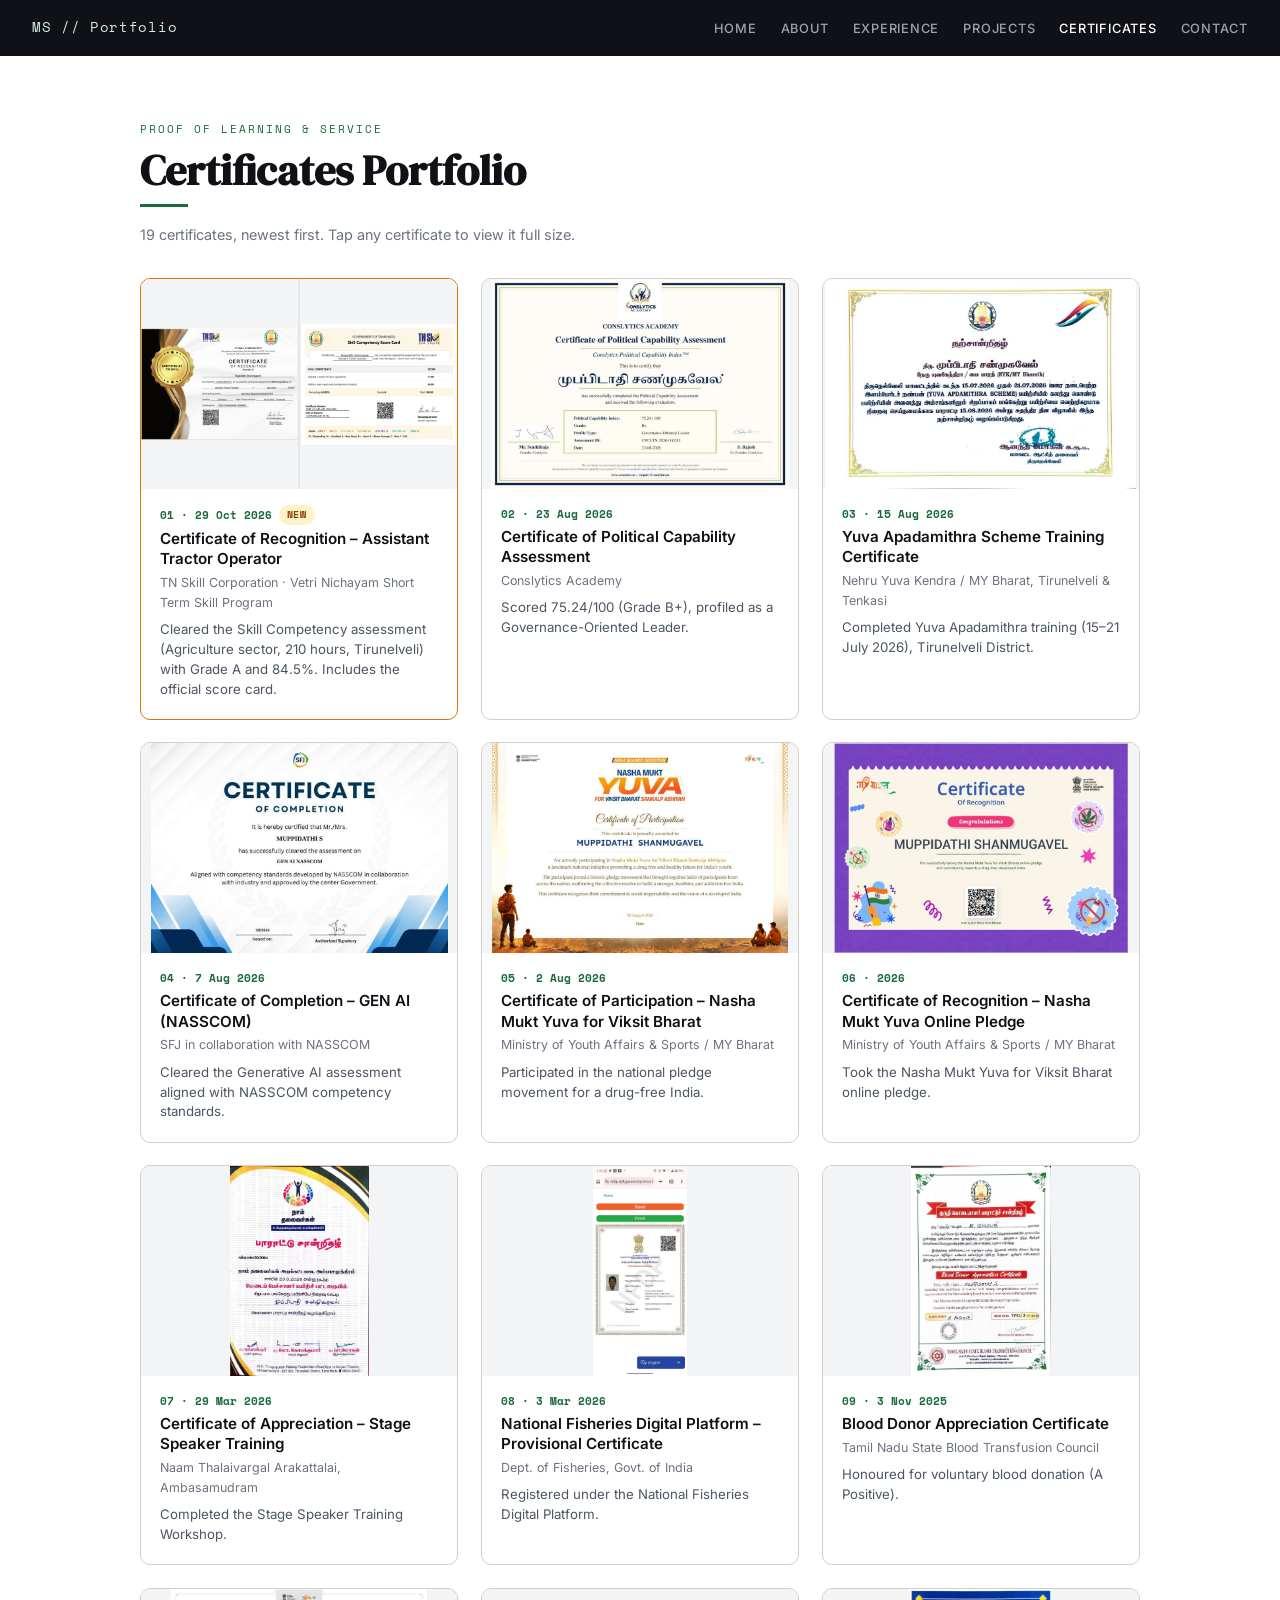
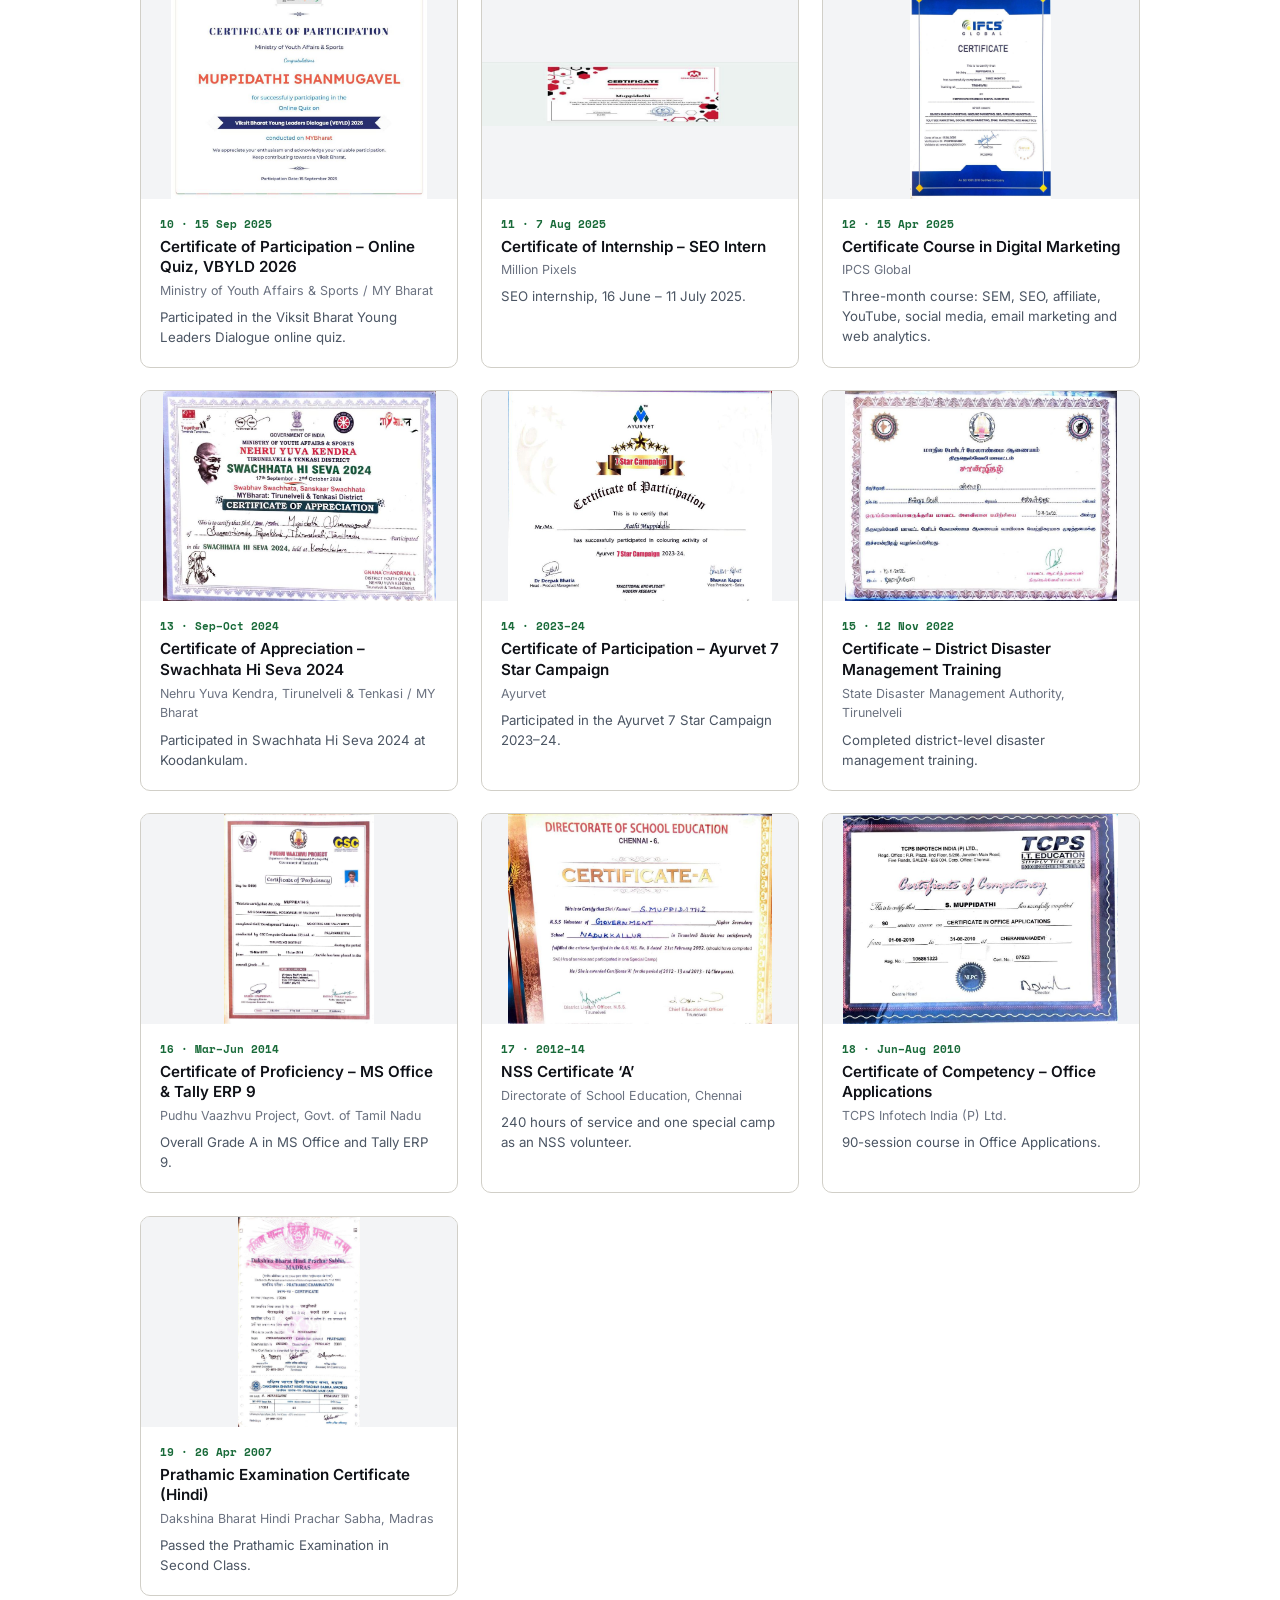
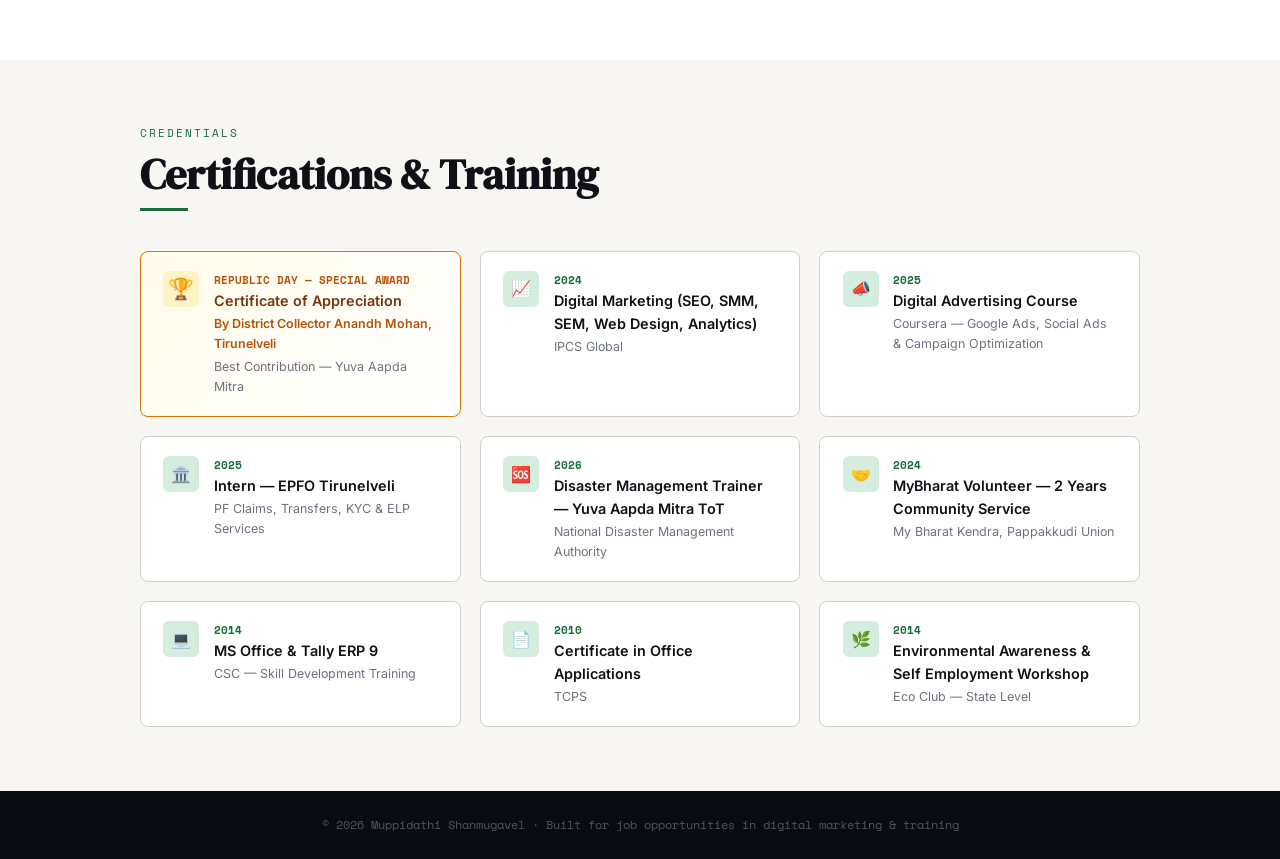
==== certificates.html @ 8a9b9234 "Multi-page portfolio with certificate images" ====
<!DOCTYPE html>
<html lang="en">
<head>
<meta charset="UTF-8"/>
<meta name="viewport" content="width=device-width, initial-scale=1.0"/>
<title>Certificates | Muppidathi Shanmugavel</title>
<link href="https://fonts.googleapis.com/css2?family=DM+Serif+Display:ital@0;1&family=Inter:wght@300;400;500;600&family=Space+Mono:wght@400;700&display=swap" rel="stylesheet"/>
<link rel="stylesheet" href="styles.css"/>
</head>
<body>
<nav><a href="index.html" class="nav-logo" style="text-decoration:none">MS // Portfolio</a><ul class="nav-links"><li><a href="index.html">Home</a></li><li><a href="index.html#about">About</a></li><li><a href="experience.html">Experience</a></li><li><a href="projects.html">Projects</a></li><li><a href="certificates.html" class="active">Certificates</a></li><li><a href="index.html#contact">Contact</a></li></ul></nav>
<main>
<section id="certificates" style="background:var(--white)"><div class="container">
<p class="section-eyebrow">Proof of Learning &amp; Service</p><h2 class="section-title">Certificates Portfolio</h2><div class="section-rule"></div>
<p class="cp-intro">19 certificates, newest first. Tap any certificate to view it full size.</p>
<div class="cg-grid">
<article class="cg-card new"><div class="cg-imgs"><button class="cg-thumb" data-full="certs/cert-01-a.jpg"><img loading="lazy" src="certs/cert-01-a.jpg" alt="Certificate of Recognition – Assistant Tractor Operator"></button><button class="cg-thumb" data-full="certs/cert-01-b.jpg"><img loading="lazy" src="certs/cert-01-b.jpg" alt="Certificate of Recognition – Assistant Tractor Operator"></button></div><div class="cg-body"><div class="cg-num">01 · 29 Oct 2026<span class="cg-badge">NEW</span></div><div class="cg-title">Certificate of Recognition – Assistant Tractor Operator</div><div class="cg-issuer">TN Skill Corporation · Vetri Nichayam Short Term Skill Program</div><div class="cg-desc">Cleared the Skill Competency assessment (Agriculture sector, 210 hours, Tirunelveli) with Grade A and 84.5%. Includes the official score card.</div></div></article>
<article class="cg-card"><div class="cg-imgs"><button class="cg-thumb" data-full="certs/cert-02.jpg"><img loading="lazy" src="certs/cert-02.jpg" alt="Certificate of Political Capability Assessment"></button></div><div class="cg-body"><div class="cg-num">02 · 23 Aug 2026</div><div class="cg-title">Certificate of Political Capability Assessment</div><div class="cg-issuer">Conslytics Academy</div><div class="cg-desc">Scored 75.24/100 (Grade B+), profiled as a Governance-Oriented Leader.</div></div></article>
<article class="cg-card"><div class="cg-imgs"><button class="cg-thumb" data-full="certs/cert-03.jpg"><img loading="lazy" src="certs/cert-03.jpg" alt="Yuva Apadamithra Scheme Training Certificate"></button></div><div class="cg-body"><div class="cg-num">03 · 15 Aug 2026</div><div class="cg-title">Yuva Apadamithra Scheme Training Certificate</div><div class="cg-issuer">Nehru Yuva Kendra / MY Bharat, Tirunelveli & Tenkasi</div><div class="cg-desc">Completed Yuva Apadamithra training (15–21 July 2026), Tirunelveli District.</div></div></article>
<article class="cg-card"><div class="cg-imgs"><button class="cg-thumb" data-full="certs/cert-04.jpg"><img loading="lazy" src="certs/cert-04.jpg" alt="Certificate of Completion – GEN AI (NASSCOM)"></button></div><div class="cg-body"><div class="cg-num">04 · 7 Aug 2026</div><div class="cg-title">Certificate of Completion – GEN AI (NASSCOM)</div><div class="cg-issuer">SFJ in collaboration with NASSCOM</div><div class="cg-desc">Cleared the Generative AI assessment aligned with NASSCOM competency standards.</div></div></article>
<article class="cg-card"><div class="cg-imgs"><button class="cg-thumb" data-full="certs/cert-05.jpg"><img loading="lazy" src="certs/cert-05.jpg" alt="Certificate of Participation – Nasha Mukt Yuva for Viksit Bharat"></button></div><div class="cg-body"><div class="cg-num">05 · 2 Aug 2026</div><div class="cg-title">Certificate of Participation – Nasha Mukt Yuva for Viksit Bharat</div><div class="cg-issuer">Ministry of Youth Affairs & Sports / MY Bharat</div><div class="cg-desc">Participated in the national pledge movement for a drug-free India.</div></div></article>
<article class="cg-card"><div class="cg-imgs"><button class="cg-thumb" data-full="certs/cert-06.jpg"><img loading="lazy" src="certs/cert-06.jpg" alt="Certificate of Recognition – Nasha Mukt Yuva Online Pledge"></button></div><div class="cg-body"><div class="cg-num">06 · 2026</div><div class="cg-title">Certificate of Recognition – Nasha Mukt Yuva Online Pledge</div><div class="cg-issuer">Ministry of Youth Affairs & Sports / MY Bharat</div><div class="cg-desc">Took the Nasha Mukt Yuva for Viksit Bharat online pledge.</div></div></article>
<article class="cg-card"><div class="cg-imgs"><button class="cg-thumb" data-full="certs/cert-07.jpg"><img loading="lazy" src="certs/cert-07.jpg" alt="Certificate of Appreciation – Stage Speaker Training"></button></div><div class="cg-body"><div class="cg-num">07 · 29 Mar 2026</div><div class="cg-title">Certificate of Appreciation – Stage Speaker Training</div><div class="cg-issuer">Naam Thalaivargal Arakattalai, Ambasamudram</div><div class="cg-desc">Completed the Stage Speaker Training Workshop.</div></div></article>
<article class="cg-card"><div class="cg-imgs"><button class="cg-thumb" data-full="certs/cert-08.jpg"><img loading="lazy" src="certs/cert-08.jpg" alt="National Fisheries Digital Platform – Provisional Certificate"></button></div><div class="cg-body"><div class="cg-num">08 · 3 Mar 2026</div><div class="cg-title">National Fisheries Digital Platform – Provisional Certificate</div><div class="cg-issuer">Dept. of Fisheries, Govt. of India</div><div class="cg-desc">Registered under the National Fisheries Digital Platform.</div></div></article>
<article class="cg-card"><div class="cg-imgs"><button class="cg-thumb" data-full="certs/cert-09.jpg"><img loading="lazy" src="certs/cert-09.jpg" alt="Blood Donor Appreciation Certificate"></button></div><div class="cg-body"><div class="cg-num">09 · 3 Nov 2025</div><div class="cg-title">Blood Donor Appreciation Certificate</div><div class="cg-issuer">Tamil Nadu State Blood Transfusion Council</div><div class="cg-desc">Honoured for voluntary blood donation (A Positive).</div></div></article>
<article class="cg-card"><div class="cg-imgs"><button class="cg-thumb" data-full="certs/cert-10.jpg"><img loading="lazy" src="certs/cert-10.jpg" alt="Certificate of Participation – Online Quiz, VBYLD 2026"></button></div><div class="cg-body"><div class="cg-num">10 · 15 Sep 2025</div><div class="cg-title">Certificate of Participation – Online Quiz, VBYLD 2026</div><div class="cg-issuer">Ministry of Youth Affairs & Sports / MY Bharat</div><div class="cg-desc">Participated in the Viksit Bharat Young Leaders Dialogue online quiz.</div></div></article>
<article class="cg-card"><div class="cg-imgs"><button class="cg-thumb" data-full="certs/cert-11.jpg"><img loading="lazy" src="certs/cert-11.jpg" alt="Certificate of Internship – SEO Intern"></button></div><div class="cg-body"><div class="cg-num">11 · 7 Aug 2025</div><div class="cg-title">Certificate of Internship – SEO Intern</div><div class="cg-issuer">Million Pixels</div><div class="cg-desc">SEO internship, 16 June – 11 July 2025.</div></div></article>
<article class="cg-card"><div class="cg-imgs"><button class="cg-thumb" data-full="certs/cert-12.jpg"><img loading="lazy" src="certs/cert-12.jpg" alt="Certificate Course in Digital Marketing"></button></div><div class="cg-body"><div class="cg-num">12 · 15 Apr 2025</div><div class="cg-title">Certificate Course in Digital Marketing</div><div class="cg-issuer">IPCS Global</div><div class="cg-desc">Three-month course: SEM, SEO, affiliate, YouTube, social media, email marketing and web analytics.</div></div></article>
<article class="cg-card"><div class="cg-imgs"><button class="cg-thumb" data-full="certs/cert-13.jpg"><img loading="lazy" src="certs/cert-13.jpg" alt="Certificate of Appreciation – Swachhata Hi Seva 2024"></button></div><div class="cg-body"><div class="cg-num">13 · Sep–Oct 2024</div><div class="cg-title">Certificate of Appreciation – Swachhata Hi Seva 2024</div><div class="cg-issuer">Nehru Yuva Kendra, Tirunelveli & Tenkasi / MY Bharat</div><div class="cg-desc">Participated in Swachhata Hi Seva 2024 at Koodankulam.</div></div></article>
<article class="cg-card"><div class="cg-imgs"><button class="cg-thumb" data-full="certs/cert-14.jpg"><img loading="lazy" src="certs/cert-14.jpg" alt="Certificate of Participation – Ayurvet 7 Star Campaign"></button></div><div class="cg-body"><div class="cg-num">14 · 2023–24</div><div class="cg-title">Certificate of Participation – Ayurvet 7 Star Campaign</div><div class="cg-issuer">Ayurvet</div><div class="cg-desc">Participated in the Ayurvet 7 Star Campaign 2023–24.</div></div></article>
<article class="cg-card"><div class="cg-imgs"><button class="cg-thumb" data-full="certs/cert-15.jpg"><img loading="lazy" src="certs/cert-15.jpg" alt="Certificate – District Disaster Management Training"></button></div><div class="cg-body"><div class="cg-num">15 · 12 Nov 2022</div><div class="cg-title">Certificate – District Disaster Management Training</div><div class="cg-issuer">State Disaster Management Authority, Tirunelveli</div><div class="cg-desc">Completed district-level disaster management training.</div></div></article>
<article class="cg-card"><div class="cg-imgs"><button class="cg-thumb" data-full="certs/cert-16.jpg"><img loading="lazy" src="certs/cert-16.jpg" alt="Certificate of Proficiency – MS Office &amp; Tally ERP 9"></button></div><div class="cg-body"><div class="cg-num">16 · Mar–Jun 2014</div><div class="cg-title">Certificate of Proficiency – MS Office & Tally ERP 9</div><div class="cg-issuer">Pudhu Vaazhvu Project, Govt. of Tamil Nadu</div><div class="cg-desc">Overall Grade A in MS Office and Tally ERP 9.</div></div></article>
<article class="cg-card"><div class="cg-imgs"><button class="cg-thumb" data-full="certs/cert-17.jpg"><img loading="lazy" src="certs/cert-17.jpg" alt="NSS Certificate ‘A’"></button></div><div class="cg-body"><div class="cg-num">17 · 2012–14</div><div class="cg-title">NSS Certificate ‘A’</div><div class="cg-issuer">Directorate of School Education, Chennai</div><div class="cg-desc">240 hours of service and one special camp as an NSS volunteer.</div></div></article>
<article class="cg-card"><div class="cg-imgs"><button class="cg-thumb" data-full="certs/cert-18.jpg"><img loading="lazy" src="certs/cert-18.jpg" alt="Certificate of Competency – Office Applications"></button></div><div class="cg-body"><div class="cg-num">18 · Jun–Aug 2010</div><div class="cg-title">Certificate of Competency – Office Applications</div><div class="cg-issuer">TCPS Infotech India (P) Ltd.</div><div class="cg-desc">90-session course in Office Applications.</div></div></article>
<article class="cg-card"><div class="cg-imgs"><button class="cg-thumb" data-full="certs/cert-19.jpg"><img loading="lazy" src="certs/cert-19.jpg" alt="Prathamic Examination Certificate (Hindi)"></button></div><div class="cg-body"><div class="cg-num">19 · 26 Apr 2007</div><div class="cg-title">Prathamic Examination Certificate (Hindi)</div><div class="cg-issuer">Dakshina Bharat Hindi Prachar Sabha, Madras</div><div class="cg-desc">Passed the Prathamic Examination in Second Class.</div></div></article>
</div></div></section>
<section id="certifications">
  <div class="container">
    <p class="section-eyebrow">Credentials</p>
    <h2 class="section-title">Certifications & Training</h2>
    <div class="section-rule"></div>
    <div class="cert-grid">
      <div class="cert-card" style="border-color:#d97706; background: linear-gradient(135deg,#fffbeb,#fff);">
        <div class="cert-badge" style="background:#fef3c7; font-size:1.3rem;">🏆</div>
        <div class="cert-body">
          <div class="cert-year" style="color:#b45309;">REPUBLIC DAY — SPECIAL AWARD</div>
          <div class="cert-name" style="color:#78350f;">Certificate of Appreciation</div>
          <div class="cert-issuer" style="font-weight:600; color:#b45309;">By District Collector Anandh Mohan, Tirunelveli</div>
          <div class="cert-issuer" style="margin-top:0.2rem;">Best Contribution — Yuva Aapda Mitra</div>
        </div>
      </div>
      <div class="cert-card">
        <div class="cert-badge">📈</div>
        <div class="cert-body">
          <div class="cert-year">2024</div>
          <div class="cert-name">Digital Marketing (SEO, SMM, SEM, Web Design, Analytics)</div>
          <div class="cert-issuer">IPCS Global</div>
        </div>
      </div>
      <div class="cert-card">
        <div class="cert-badge">📣</div>
        <div class="cert-body">
          <div class="cert-year">2025</div>
          <div class="cert-name">Digital Advertising Course</div>
          <div class="cert-issuer">Coursera — Google Ads, Social Ads & Campaign Optimization</div>
        </div>
      </div>
      <div class="cert-card">
        <div class="cert-badge">🏛️</div>
        <div class="cert-body">
          <div class="cert-year">2025</div>
          <div class="cert-name">Intern — EPFO Tirunelveli</div>
          <div class="cert-issuer">PF Claims, Transfers, KYC & ELP Services</div>
        </div>
      </div>
      <div class="cert-card">
        <div class="cert-badge">🆘</div>
        <div class="cert-body">
          <div class="cert-year">2026</div>
          <div class="cert-name">Disaster Management Trainer — Yuva Aapda Mitra ToT</div>
          <div class="cert-issuer">National Disaster Management Authority</div>
        </div>
      </div>
      <div class="cert-card">
        <div class="cert-badge">🤝</div>
        <div class="cert-body">
          <div class="cert-year">2024</div>
          <div class="cert-name">MyBharat Volunteer — 2 Years Community Service</div>
          <div class="cert-issuer">My Bharat Kendra, Pappakkudi Union</div>
        </div>
      </div>
      <div class="cert-card">
        <div class="cert-badge">💻</div>
        <div class="cert-body">
          <div class="cert-year">2014</div>
          <div class="cert-name">MS Office & Tally ERP 9</div>
          <div class="cert-issuer">CSC — Skill Development Training</div>
        </div>
      </div>
      <div class="cert-card">
        <div class="cert-badge">📄</div>
        <div class="cert-body">
          <div class="cert-year">2010</div>
          <div class="cert-name">Certificate in Office Applications</div>
          <div class="cert-issuer">TCPS</div>
        </div>
      </div>
      <div class="cert-card">
        <div class="cert-badge">🌿</div>
        <div class="cert-body">
          <div class="cert-year">2014</div>
          <div class="cert-name">Environmental Awareness & Self Employment Workshop</div>
          <div class="cert-issuer">Eco Club — State Level</div>
        </div>
      </div>
    </div>
  </div>
</section>
<div id="lb"><img alt="Certificate"></div>
</main>
<footer>
  © 2026 Muppidathi Shanmugavel · Built for job opportunities in digital marketing & training
</footer>
<script>
(function(){var lb=document.getElementById('lb'),im=lb.querySelector('img');
document.addEventListener('click',function(e){var t=e.target.closest('[data-full]');
if(t){im.src=t.getAttribute('data-full');lb.classList.add('open');}else if(lb.classList.contains('open')){lb.classList.remove('open');}});
document.addEventListener('keydown',function(e){if(e.key==='Escape')lb.classList.remove('open');});})();
</script>
</body>
</html>
---- styles.css ----
*, *::before, *::after { box-sizing: border-box; margin: 0; padding: 0; }

  :root {
    --ink: #0f1117;
    --paper: #f7f6f2;
    --accent: #1a6b3a;
    --accent-light: #d4eddf;
    --muted: #6b7280;
    --rule: #d1cfc8;
    --white: #ffffff;
  }

  html { scroll-behavior: smooth; }

  body {
    font-family: 'Inter', sans-serif;
    background: var(--paper);
    color: var(--ink);
    font-size: 16px;
    line-height: 1.6;
  }


  .hero-photo {
    width: 110px; height: 110px;
    border-radius: 50%;
    object-fit: cover;
    border: 3px solid #6ee7a0;
    margin-bottom: 1.2rem;
    display: block;
  }
  /* NAV */
  nav {
    position: fixed; top: 0; left: 0; right: 0;
    background: var(--ink);
    display: flex; justify-content: space-between; align-items: center;
    padding: 0 2rem; height: 56px; z-index: 100;
  }
  .nav-logo {
    font-family: 'Space Mono', monospace;
    color: var(--accent-light);
    font-size: 0.85rem;
    letter-spacing: 0.05em;
  }
  .nav-links { display: flex; gap: 1.5rem; list-style: none; }
  .nav-links a {
    color: #9ca3af;
    text-decoration: none;
    font-size: 0.8rem;
    font-weight: 500;
    letter-spacing: 0.06em;
    text-transform: uppercase;
    transition: color 0.2s;
  }
  .nav-links a:hover { color: #fff; }

  /* HERO */
  .hero {
    margin-top: 56px;
    background: var(--ink);
    color: var(--white);
    padding: 5rem 2rem 4rem;
    display: grid;
    grid-template-columns: 1fr 1fr;
    gap: 3rem;
    align-items: center;
    max-width: 1100px;
    margin-left: auto; margin-right: auto;
    margin-top: 56px;
  }
  .hero-label {
    font-family: 'Space Mono', monospace;
    font-size: 0.72rem;
    letter-spacing: 0.15em;
    text-transform: uppercase;
    color: #6ee7a0;
    margin-bottom: 1rem;
  }
  .hero h1 {
    font-family: 'DM Serif Display', serif;
    font-size: clamp(2.4rem, 5vw, 3.8rem);
    line-height: 1.1;
    margin-bottom: 1.2rem;
  }
  .hero h1 em {
    font-style: italic;
    color: #6ee7a0;
  }
  .hero-sub {
    color: #9ca3af;
    font-size: 1rem;
    line-height: 1.7;
    max-width: 420px;
    margin-bottom: 2rem;
  }
  .hero-cta {
    display: inline-flex; gap: 1rem; flex-wrap: wrap;
  }
  .btn {
    padding: 0.65rem 1.4rem;
    border-radius: 4px;
    font-size: 0.85rem;
    font-weight: 600;
    cursor: pointer;
    text-decoration: none;
    transition: all 0.2s;
    letter-spacing: 0.03em;
  }
  .btn-primary {
    background: var(--accent);
    color: #fff;
    border: 2px solid var(--accent);
  }
  .btn-primary:hover { background: #145c30; border-color: #145c30; }
  .btn-outline {
    background: transparent;
    color: #fff;
    border: 2px solid #4b5563;
  }
  .btn-outline:hover { border-color: #fff; }

  /* HERO STATS */
  .hero-stats {
    display: grid; grid-template-columns: 1fr 1fr; gap: 1.5rem;
  }
  .stat-card {
    background: #1a1f2e;
    border: 1px solid #2d3748;
    border-radius: 8px;
    padding: 1.4rem;
  }
  .stat-card .num {
    font-family: 'DM Serif Display', serif;
    font-size: 2.4rem;
    color: #6ee7a0;
    line-height: 1;
    margin-bottom: 0.3rem;
  }
  .stat-card .desc {
    font-size: 0.8rem;
    color: #9ca3af;
    line-height: 1.4;
  }

  /* FULL-WIDTH HERO BG */
  .hero-wrap {
    background: var(--ink);
    padding: 0 1rem;
  }

  /* SECTIONS */
  section { padding: 4rem 1rem; }
  .container { max-width: 1000px; margin: 0 auto; }

  .section-eyebrow {
    font-family: 'Space Mono', monospace;
    font-size: 0.7rem;
    letter-spacing: 0.18em;
    text-transform: uppercase;
    color: var(--accent);
    margin-bottom: 0.5rem;
  }
  .section-title {
    font-family: 'DM Serif Display', serif;
    font-size: clamp(1.8rem, 4vw, 2.6rem);
    line-height: 1.2;
    margin-bottom: 0.5rem;
  }
  .section-rule {
    width: 48px; height: 3px;
    background: var(--accent);
    margin-bottom: 2.5rem;
  }

  /* ABOUT */
  #about { background: var(--white); }
  .about-grid {
    display: grid; grid-template-columns: 2fr 1fr; gap: 3rem; align-items: start;
  }
  .about-text p { color: #374151; line-height: 1.75; margin-bottom: 1rem; }
  .about-tags { display: flex; flex-wrap: wrap; gap: 0.5rem; margin-top: 1.2rem; }
  .tag {
    background: var(--accent-light);
    color: var(--accent);
    font-size: 0.75rem;
    font-weight: 600;
    padding: 0.3rem 0.75rem;
    border-radius: 20px;
    letter-spacing: 0.03em;
  }
  .about-info { border-left: 3px solid var(--accent-light); padding-left: 1.2rem; }
  .info-item { margin-bottom: 1.2rem; }
  .info-label {
    font-size: 0.7rem;
    font-weight: 600;
    text-transform: uppercase;
    letter-spacing: 0.1em;
    color: var(--muted);
    margin-bottom: 0.2rem;
    font-family: 'Space Mono', monospace;
  }
  .info-value { font-size: 0.9rem; color: var(--ink); font-weight: 500; }

  /* EXPERIENCE */
  #experience { background: var(--paper); }
  .timeline { position: relative; }
  .timeline::before {
    content: '';
    position: absolute; left: 0; top: 0; bottom: 0;
    width: 2px; background: var(--rule);
  }
  .tl-item {
    position: relative;
    padding-left: 2rem;
    margin-bottom: 2.5rem;
  }
  .tl-item::before {
    content: '';
    position: absolute; left: -5px; top: 6px;
    width: 12px; height: 12px;
    border-radius: 50%;
    background: var(--accent);
    border: 2px solid var(--paper);
  }
  .tl-header { display: flex; justify-content: space-between; align-items: flex-start; flex-wrap: wrap; gap: 0.3rem; margin-bottom: 0.3rem; }
  .tl-role { font-weight: 600; font-size: 1rem; color: var(--ink); }
  .tl-period {
    font-family: 'Space Mono', monospace;
    font-size: 0.7rem;
    color: var(--muted);
    background: var(--accent-light);
    padding: 0.15rem 0.6rem;
    border-radius: 3px;
    white-space: nowrap;
  }
  .tl-company { font-size: 0.85rem; color: var(--accent); font-weight: 500; margin-bottom: 0.5rem; }
  .tl-desc { font-size: 0.9rem; color: #4b5563; line-height: 1.6; }

  /* SKILLS */
  #skills { background: var(--white); }
  .skills-grid { display: grid; grid-template-columns: repeat(auto-fit, minmax(220px, 1fr)); gap: 1.5rem; }
  .skill-card {
    background: var(--paper);
    border: 1px solid var(--rule);
    border-radius: 8px;
    padding: 1.4rem;
    transition: border-color 0.2s, box-shadow 0.2s;
  }
  .skill-card:hover { border-color: var(--accent); box-shadow: 0 2px 16px rgba(26,107,58,0.08); }
  .skill-icon { font-size: 1.5rem; margin-bottom: 0.6rem; }
  .skill-name { font-weight: 600; font-size: 0.95rem; margin-bottom: 0.3rem; }
  .skill-desc { font-size: 0.8rem; color: var(--muted); line-height: 1.5; }

  /* CERTIFICATIONS */
  #certifications { background: var(--paper); }
  .cert-grid { display: grid; grid-template-columns: repeat(auto-fit, minmax(260px, 1fr)); gap: 1.2rem; }
  .cert-card {
    background: var(--white);
    border: 1px solid var(--rule);
    border-radius: 8px;
    padding: 1.2rem 1.4rem;
    display: flex; align-items: flex-start; gap: 0.9rem;
  }
  .cert-badge {
    width: 36px; height: 36px; border-radius: 6px;
    background: var(--accent-light);
    display: flex; align-items: center; justify-content: center;
    font-size: 1rem; flex-shrink: 0;
  }
  .cert-body { }
  .cert-name { font-weight: 600; font-size: 0.9rem; margin-bottom: 0.1rem; }
  .cert-issuer { font-size: 0.78rem; color: var(--muted); }
  .cert-year {
    font-family: 'Space Mono', monospace;
    font-size: 0.7rem;
    color: var(--accent);
    font-weight: 700;
  }

  /* LANGUAGES */
  #languages { background: var(--white); }
  .lang-row { display: flex; flex-wrap: wrap; gap: 1.2rem; }
  .lang-card {
    border: 1.5px solid var(--rule);
    border-radius: 8px;
    padding: 0.9rem 1.4rem;
    min-width: 140px;
  }
  .lang-name { font-weight: 600; font-size: 1rem; margin-bottom: 0.3rem; }
  .lang-level { font-size: 0.78rem; color: var(--muted); }
  .dots { display: flex; gap: 4px; margin-top: 0.4rem; }
  .dot {
    width: 8px; height: 8px; border-radius: 50%;
    background: var(--rule);
  }
  .dot.filled { background: var(--accent); }

  /* CONTACT */
  #contact { background: var(--ink); color: var(--white); }
  #contact .section-eyebrow { color: #6ee7a0; }
  #contact .section-title { color: var(--white); }
  #contact .section-rule { background: #6ee7a0; }
  .contact-grid { display: grid; grid-template-columns: 1fr 1fr; gap: 3rem; align-items: center; }
  .contact-text { color: #9ca3af; font-size: 1rem; line-height: 1.7; }
  .contact-links { display: flex; flex-direction: column; gap: 1rem; }
  .contact-link {
    display: flex; align-items: center; gap: 0.8rem;
    color: #d1d5db; text-decoration: none;
    font-size: 0.9rem;
    transition: color 0.2s;
  }
  .contact-link:hover { color: #6ee7a0; }
  .contact-link-icon {
    width: 36px; height: 36px;
    background: #1a1f2e;
    border-radius: 6px;
    display: flex; align-items: center; justify-content: center;
    font-size: 1rem;
    flex-shrink: 0;
  }

  /* CONTACT BUTTONS */
  .contact-buttons {
    display: flex; gap: 1rem; flex-wrap: wrap; margin-top: 0.5rem;
  }
  .contact-btn {
    display: inline-flex; align-items: center; gap: 0.5rem;
    padding: 0.75rem 1.5rem;
    border-radius: 6px;
    font-size: 0.9rem;
    font-weight: 700;
    text-decoration: none;
    transition: all 0.2s;
    letter-spacing: 0.02em;
  }
  .contact-btn-call {
    background: var(--accent);
    color: #fff;
    border: 2px solid var(--accent);
  }
  .contact-btn-call:hover { background: #145c30; border-color: #145c30; transform: translateY(-2px); }
  .contact-btn-whatsapp {
    background: #25d366;
    color: #fff;
    border: 2px solid #25d366;
  }
  .contact-btn-whatsapp:hover { background: #1ebe5d; border-color: #1ebe5d; transform: translateY(-2px); }

  /* FOOTER */
  footer {
    background: #080b10;
    text-align: center;
    padding: 1.5rem;
    color: #4b5563;
    font-size: 0.78rem;
    font-family: 'Space Mono', monospace;
  }

  /* AWARD BANNER */
  .award-banner {
    background: linear-gradient(135deg, #78350f 0%, #b45309 50%, #d97706 100%);
    padding: 1.2rem 2rem;
    display: flex;
    align-items: center;
    justify-content: center;
    gap: 1.2rem;
    flex-wrap: wrap;
    text-align: center;
  }
  .award-banner-icon { font-size: 2rem; flex-shrink: 0; }
  .award-banner-text { }
  .award-banner-title {
    font-family: 'DM Serif Display', serif;
    font-size: 1.05rem;
    color: #fef3c7;
    font-weight: 700;
    letter-spacing: 0.02em;
  }
  .award-banner-sub {
    font-size: 0.78rem;
    color: #fde68a;
    margin-top: 0.2rem;
    font-family: 'Space Mono', monospace;
    letter-spacing: 0.05em;
  }


  /* CERTIFICATES PORTFOLIO */
  #certificates { background: var(--white); }
  .cp-intro { color: var(--muted); font-size: 0.9rem; margin: -1.5rem 0 2rem; }
  .cp-grid { display: grid; grid-template-columns: repeat(auto-fit, minmax(300px, 1fr)); gap: 1.2rem; }
  .cp-item { display: flex; gap: 1rem; background: var(--paper); border: 1px solid var(--rule); border-radius: 8px; padding: 1.1rem 1.2rem; transition: border-color 0.2s; }
  .cp-item:hover { border-color: var(--accent); }
  .cp-num { font-family: 'Space Mono', monospace; font-weight: 700; font-size: 1.1rem; color: var(--accent); flex-shrink: 0; }
  .cp-date { font-family: 'Space Mono', monospace; font-size: 0.7rem; color: var(--accent); font-weight: 700; margin-bottom: 0.2rem; }
  .cp-title { font-weight: 600; font-size: 0.92rem; line-height: 1.35; margin-bottom: 0.2rem; }
  .cp-issuer { font-size: 0.78rem; color: var(--muted); margin-bottom: 0.4rem; }
  .cp-desc { font-size: 0.82rem; color: #4b5563; line-height: 1.5; }

  /* PROJECTS */
  #projects { background: var(--ink); }
  #projects .section-eyebrow { color: #6ee7a0; }
  #projects .section-title { color: var(--white); }
  #projects .section-rule { background: #6ee7a0; }
  .projects-grid { display: grid; grid-template-columns: repeat(auto-fit, minmax(280px, 1fr)); gap: 1.5rem; }
  .project-card {
    background: #1a1f2e;
    border: 1px solid #2d3748;
    border-radius: 10px;
    overflow: hidden;
    transition: border-color 0.2s, transform 0.2s;
  }
  .project-card:hover { border-color: #6ee7a0; transform: translateY(-3px); }
  .project-preview {
    width: 100%; height: 160px;
    background: #0f1117;
    display: flex; align-items: center; justify-content: center;
    overflow: hidden; position: relative;
  }
  .project-preview iframe {
    width: 160%; height: 160%;
    transform: scale(0.625);
    transform-origin: top left;
    pointer-events: none;
    border: none;
  }
  .project-body { padding: 1.2rem; }
  .project-name { font-weight: 700; font-size: 1rem; color: #fff; margin-bottom: 0.3rem; }
  .project-desc { font-size: 0.82rem; color: #9ca3af; line-height: 1.5; margin-bottom: 0.9rem; }
  .project-tags { display: flex; flex-wrap: wrap; gap: 0.4rem; margin-bottom: 0.9rem; }
  .project-tag {
    font-size: 0.7rem; font-weight: 600;
    background: #0f1117; color: #6ee7a0;
    padding: 0.2rem 0.6rem; border-radius: 20px;
    border: 1px solid #2d3748;
  }
  .project-link {
    display: inline-flex; align-items: center; gap: 0.4rem;
    font-size: 0.8rem; font-weight: 600;
    color: #6ee7a0; text-decoration: none;
    transition: opacity 0.2s;
  }
  .project-link:hover { opacity: 0.75; }

  @media (max-width: 700px) {
    .hero { grid-template-columns: 1fr; }
    .about-grid { grid-template-columns: 1fr; }
    .contact-grid { grid-template-columns: 1fr; }
    .hero-stats { grid-template-columns: 1fr 1fr; }
    nav { padding: 0 1rem; }
    .nav-links { display: none; }
  }

/* ===== MULTI-PAGE ===== */
main { padding-top: 56px; }
nav a.active { color: #fff !important; }
.explore { background: var(--paper); }
.explore-grid { display:grid; grid-template-columns:repeat(auto-fit,minmax(240px,1fr)); gap:1.2rem; }
.explore-card { display:block; text-decoration:none; color:var(--ink); background:#fff; border:1px solid var(--rule); border-radius:10px; padding:1.4rem; transition:all .2s; }
.explore-card:hover { border-color:var(--accent); transform:translateY(-3px); box-shadow:0 4px 18px rgba(26,107,58,.1); }
.explore-card .ec-num { font-family:'DM Serif Display',serif; font-size:2.2rem; color:var(--accent); line-height:1; }
.explore-card .ec-title { font-weight:600; margin:.3rem 0; }
.explore-card .ec-desc { font-size:.85rem; color:var(--muted); }
.explore-card .ec-go { display:inline-block; margin-top:.8rem; font-size:.8rem; font-weight:600; color:var(--accent); }
.project-cover { display:flex; flex-direction:column; align-items:center; justify-content:center; gap:.5rem; height:160px; text-decoration:none; color:#fff; }
.project-cover .pc-emoji { font-size:3rem; line-height:1; }
.project-cover .pc-domain { font-family:'Space Mono',monospace; font-size:.72rem; opacity:.85; }
.cg-grid { display:grid; grid-template-columns:repeat(auto-fill,minmax(300px,1fr)); gap:1.4rem; }
.cg-card { background:#fff; border:1px solid var(--rule); border-radius:10px; overflow:hidden; display:flex; flex-direction:column; transition:border-color .2s; }
.cg-card:hover { border-color:var(--accent); }
.cg-imgs { display:flex; gap:2px; background:#e5e7eb; }
.cg-thumb { flex:1; border:0; padding:0; background:#f3f4f6; cursor:zoom-in; height:210px; overflow:hidden; }
.cg-thumb img { width:100%; height:100%; object-fit:contain; display:block; }
.cg-body { padding:1rem 1.2rem 1.2rem; }
.cg-num { font-family:'Space Mono',monospace; font-size:.7rem; font-weight:700; color:var(--accent); margin-bottom:.25rem; }
.cg-title { font-weight:600; font-size:.95rem; line-height:1.35; margin-bottom:.2rem; }
.cg-issuer { font-size:.78rem; color:var(--muted); margin-bottom:.45rem; }
.cg-desc { font-size:.83rem; color:#4b5563; line-height:1.5; }
.cg-card.new { border-color:#d97706; }
.cg-badge { display:inline-block; background:#fef3c7; color:#92400e; font-size:.65rem; font-weight:700; letter-spacing:.08em; padding:.1rem .5rem; border-radius:20px; margin-left:.4rem; }
#lb { position:fixed; inset:0; background:rgba(0,0,0,.88); display:none; align-items:center; justify-content:center; z-index:200; padding:1rem; cursor:zoom-out; }
#lb.open { display:flex; }
#lb img { max-width:100%; max-height:100%; border-radius:6px; background:#fff; }
@media (max-width:700px){
  .nav-logo { display:none; }
  .nav-links { display:flex !important; overflow-x:auto; gap:1.1rem; white-space:nowrap; }
  .hero { padding-top:3rem; }
}
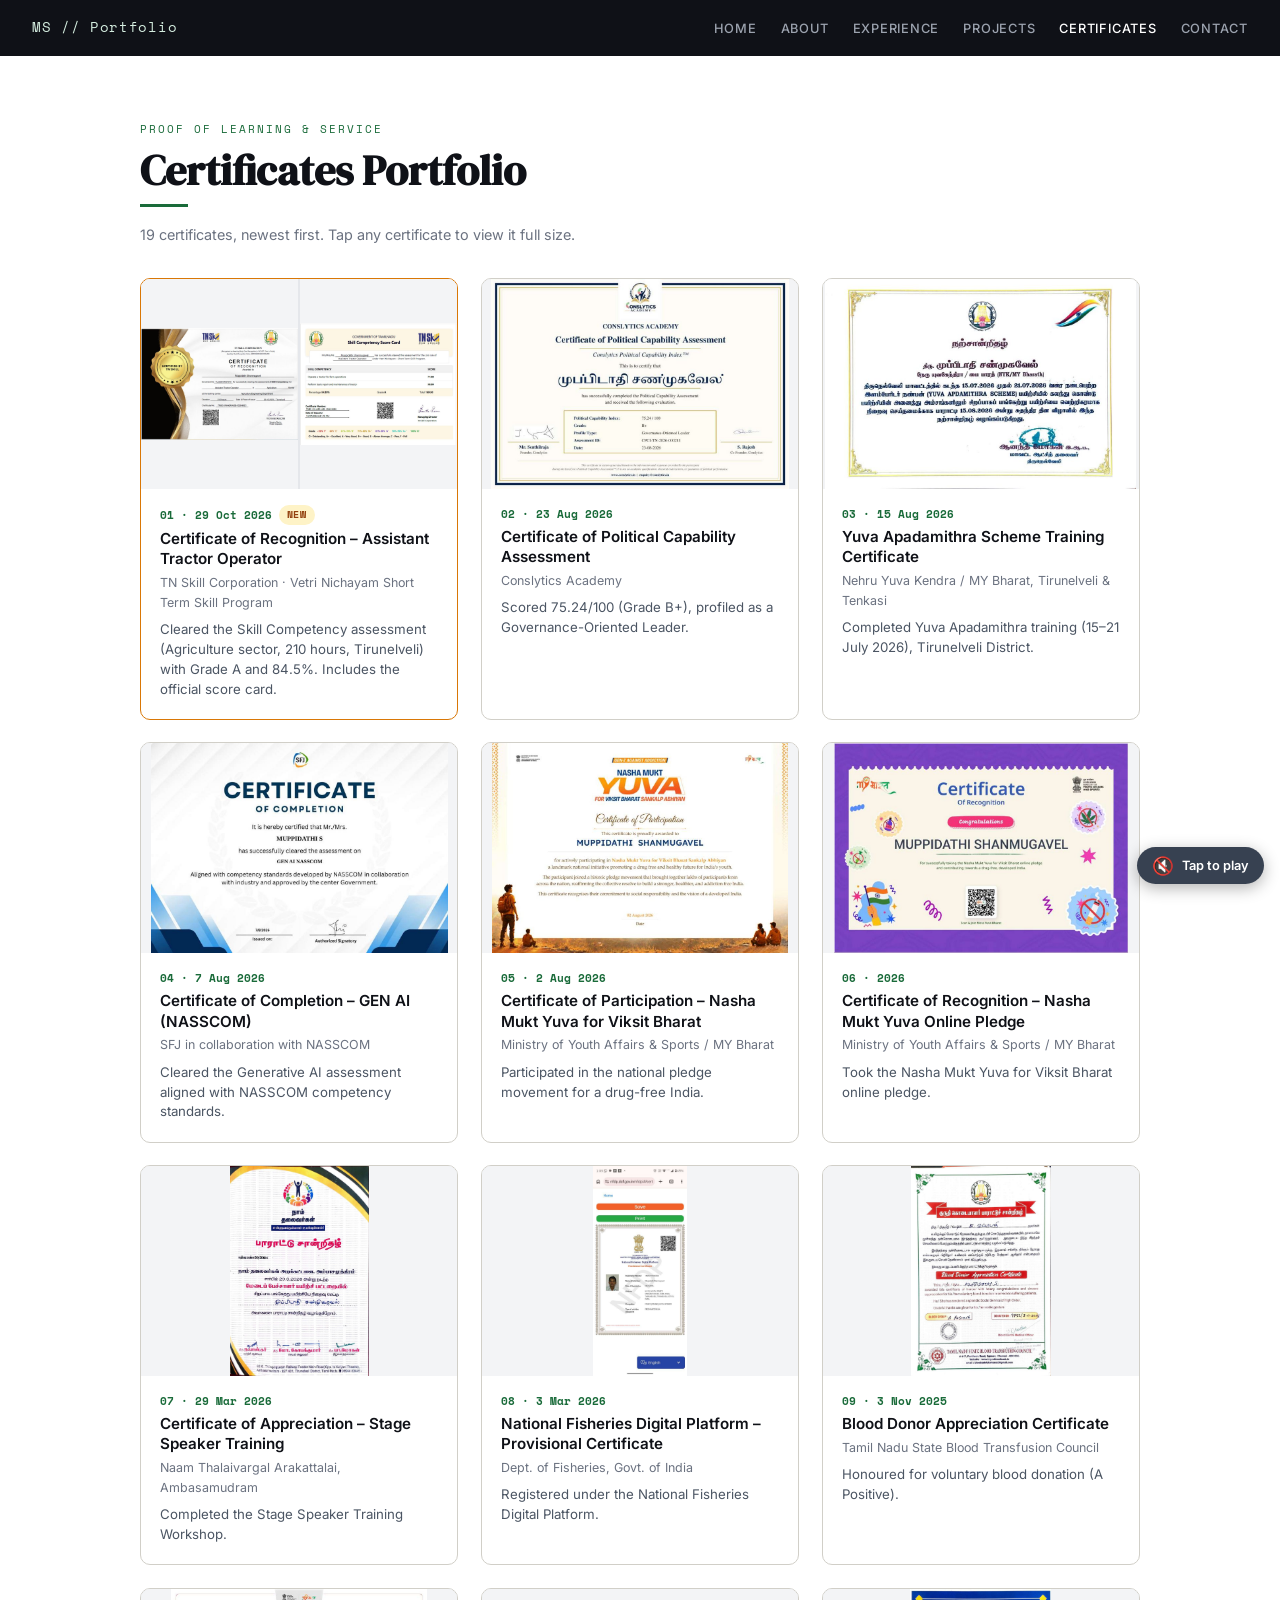
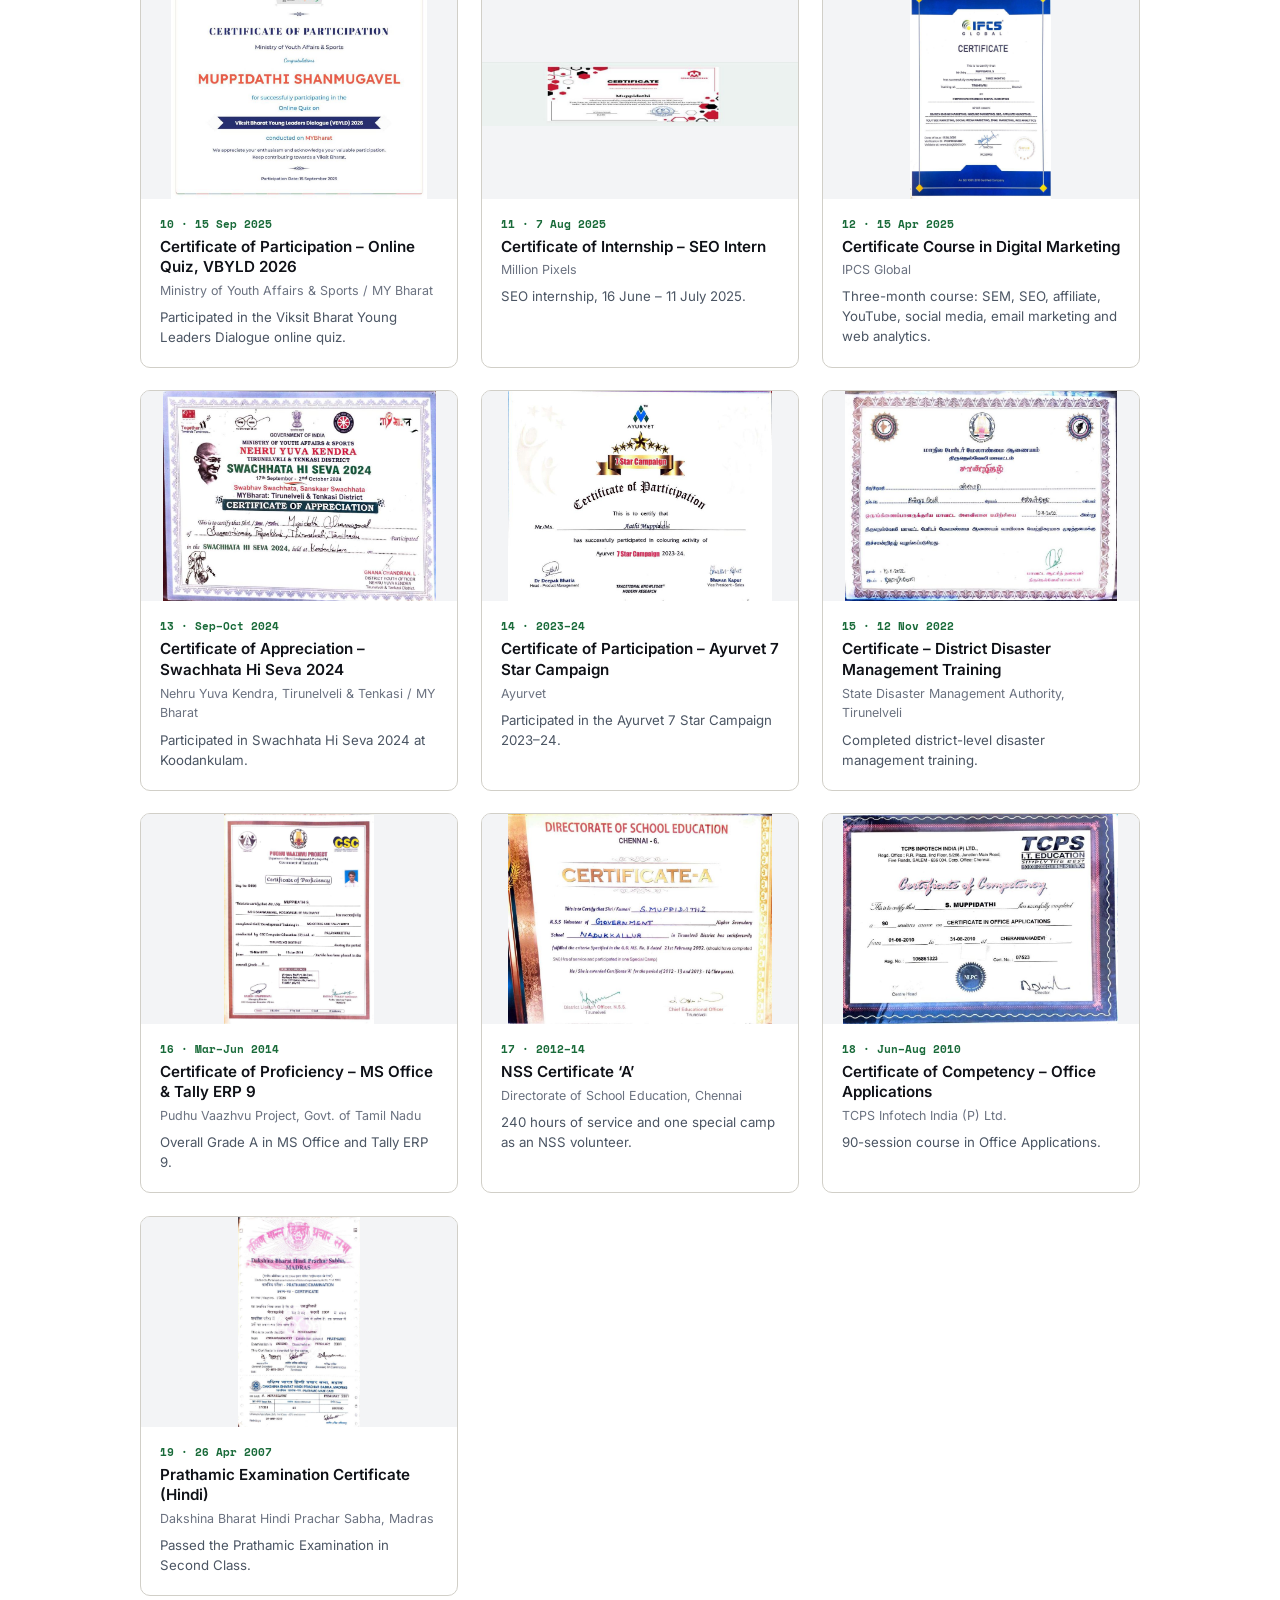
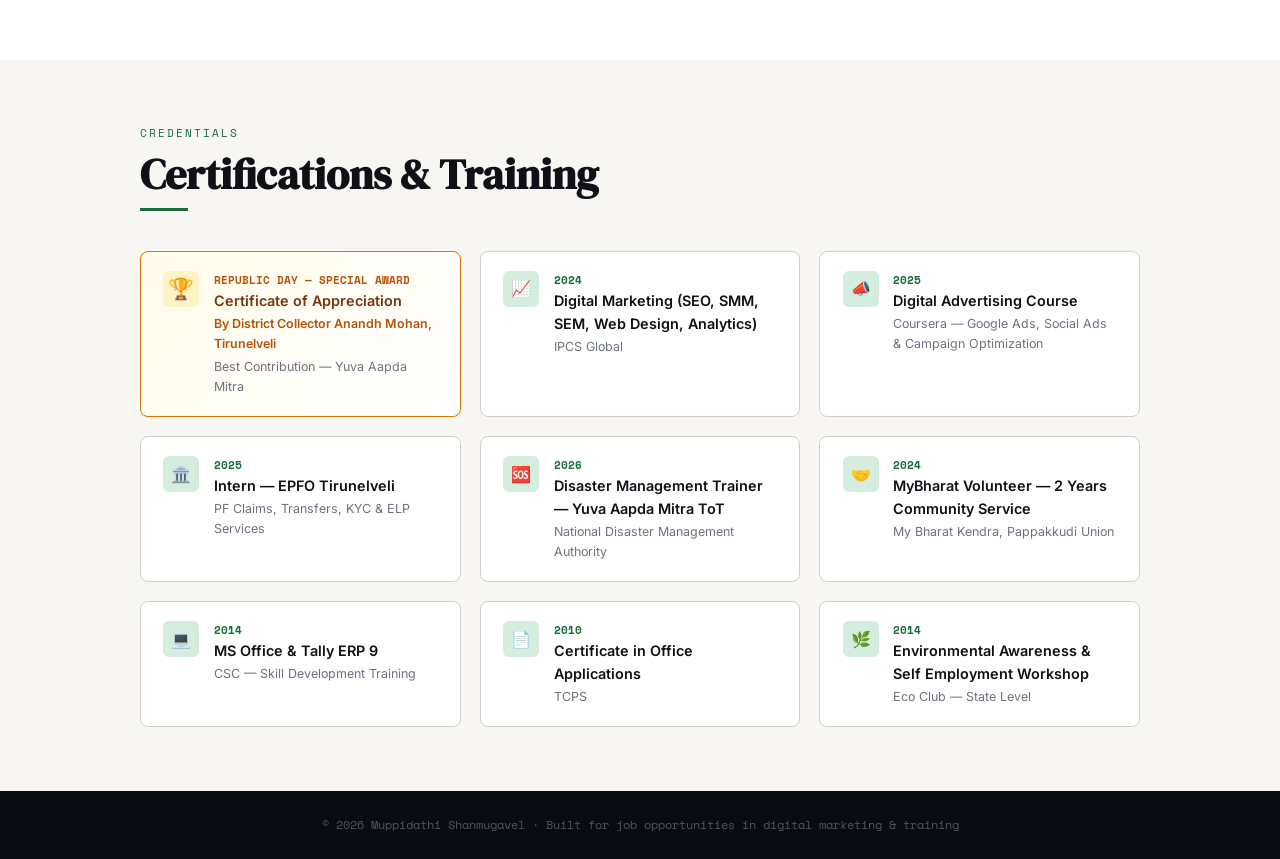
==== commit 1d58bc25: "Add background music and music button" ====
--- a/certificates.html
+++ b/certificates.html
@@ -127,5 +127,35 @@
 if(t){im.src=t.getAttribute('data-full');lb.classList.add('open');}else if(lb.classList.contains('open')){lb.classList.remove('open');}});
 document.addEventListener('keydown',function(e){if(e.key==='Escape')lb.classList.remove('open');});})();
 </script>
+<button id="musicBtn" class="music-btn off" type="button" aria-label="Play or pause background music"><span class="mb-ico">🔇</span><span class="mb-txt">Music off</span></button>
+<script>
+(function(){
+  var KEY='bgm_pref', TKEY='bgm_time';
+  var a=new Audio('music.mp3'); a.loop=true; a.volume=0.22; a.preload='auto';
+  var btn=document.getElementById('musicBtn'), ico=btn.querySelector('.mb-ico'), txt=btn.querySelector('.mb-txt');
+  function get(k,s){try{return (s?sessionStorage:localStorage).getItem(k);}catch(e){return null;}}
+  function set(k,v,s){try{(s?sessionStorage:localStorage).setItem(k,v);}catch(e){}}
+  function ui(on,wait){btn.classList.toggle('off',!on);btn.classList.toggle('wait',!!wait);
+    ico.textContent=on?'🔊':'🔇'; txt.textContent=on?'Music on':(wait?'Tap to play':'Music off');}
+  var t=parseFloat(get(TKEY,true)); 
+  a.addEventListener('loadedmetadata',function(){ if(t>0 && t<a.duration){ try{a.currentTime=t;}catch(e){} } });
+  a.addEventListener('timeupdate',function(){ set(TKEY,a.currentTime,true); });
+  function start(){ return a.play().then(function(){ui(true);return true;}); }
+  function armFirstTouch(){
+    ui(false,true);
+    var ev=['pointerdown','touchstart','keydown','click'];
+    function go(e){ if(e&&btn.contains(e.target)) return;
+      ev.forEach(function(n){document.removeEventListener(n,go,true);});
+      if(get(KEY)!=='off'){ start().catch(function(){ui(false);}); } }
+    ev.forEach(function(n){document.addEventListener(n,go,true);});
+  }
+  btn.addEventListener('click',function(){
+    if(a.paused){ set(KEY,'on'); start().catch(function(){ui(false);}); }
+    else { a.pause(); set(KEY,'off'); ui(false); }
+  });
+  if(get(KEY)==='off'){ ui(false); }
+  else { start().catch(armFirstTouch); }
+})();
+</script>
 </body>
 </html>
--- a/styles.css
+++ b/styles.css
@@ -487,3 +487,11 @@
   .nav-links { display:flex !important; overflow-x:auto; gap:1.1rem; white-space:nowrap; }
   .hero { padding-top:3rem; }
 }
+
+/* ===== MUSIC BUTTON ===== */
+.music-btn { position:fixed; right:16px; bottom:calc(16px + env(safe-area-inset-bottom,0px)); z-index:150; display:flex; align-items:center; gap:.5rem; padding:.6rem .95rem; border:0; border-radius:30px; background:var(--accent); color:#fff; font:600 .8rem 'Inter',sans-serif; cursor:pointer; box-shadow:0 4px 16px rgba(0,0,0,.3); transition:transform .2s, background .2s; }
+.music-btn:hover { transform:translateY(-2px); background:#145c30; }
+.music-btn .mb-ico { font-size:1.1rem; line-height:1; }
+.music-btn.off { background:#374151; }
+.music-btn.wait { animation:mbPulse 1.6s infinite; }
+@keyframes mbPulse { 0%,100%{box-shadow:0 0 0 0 rgba(26,107,58,.6)} 50%{box-shadow:0 0 0 10px rgba(26,107,58,0)} }
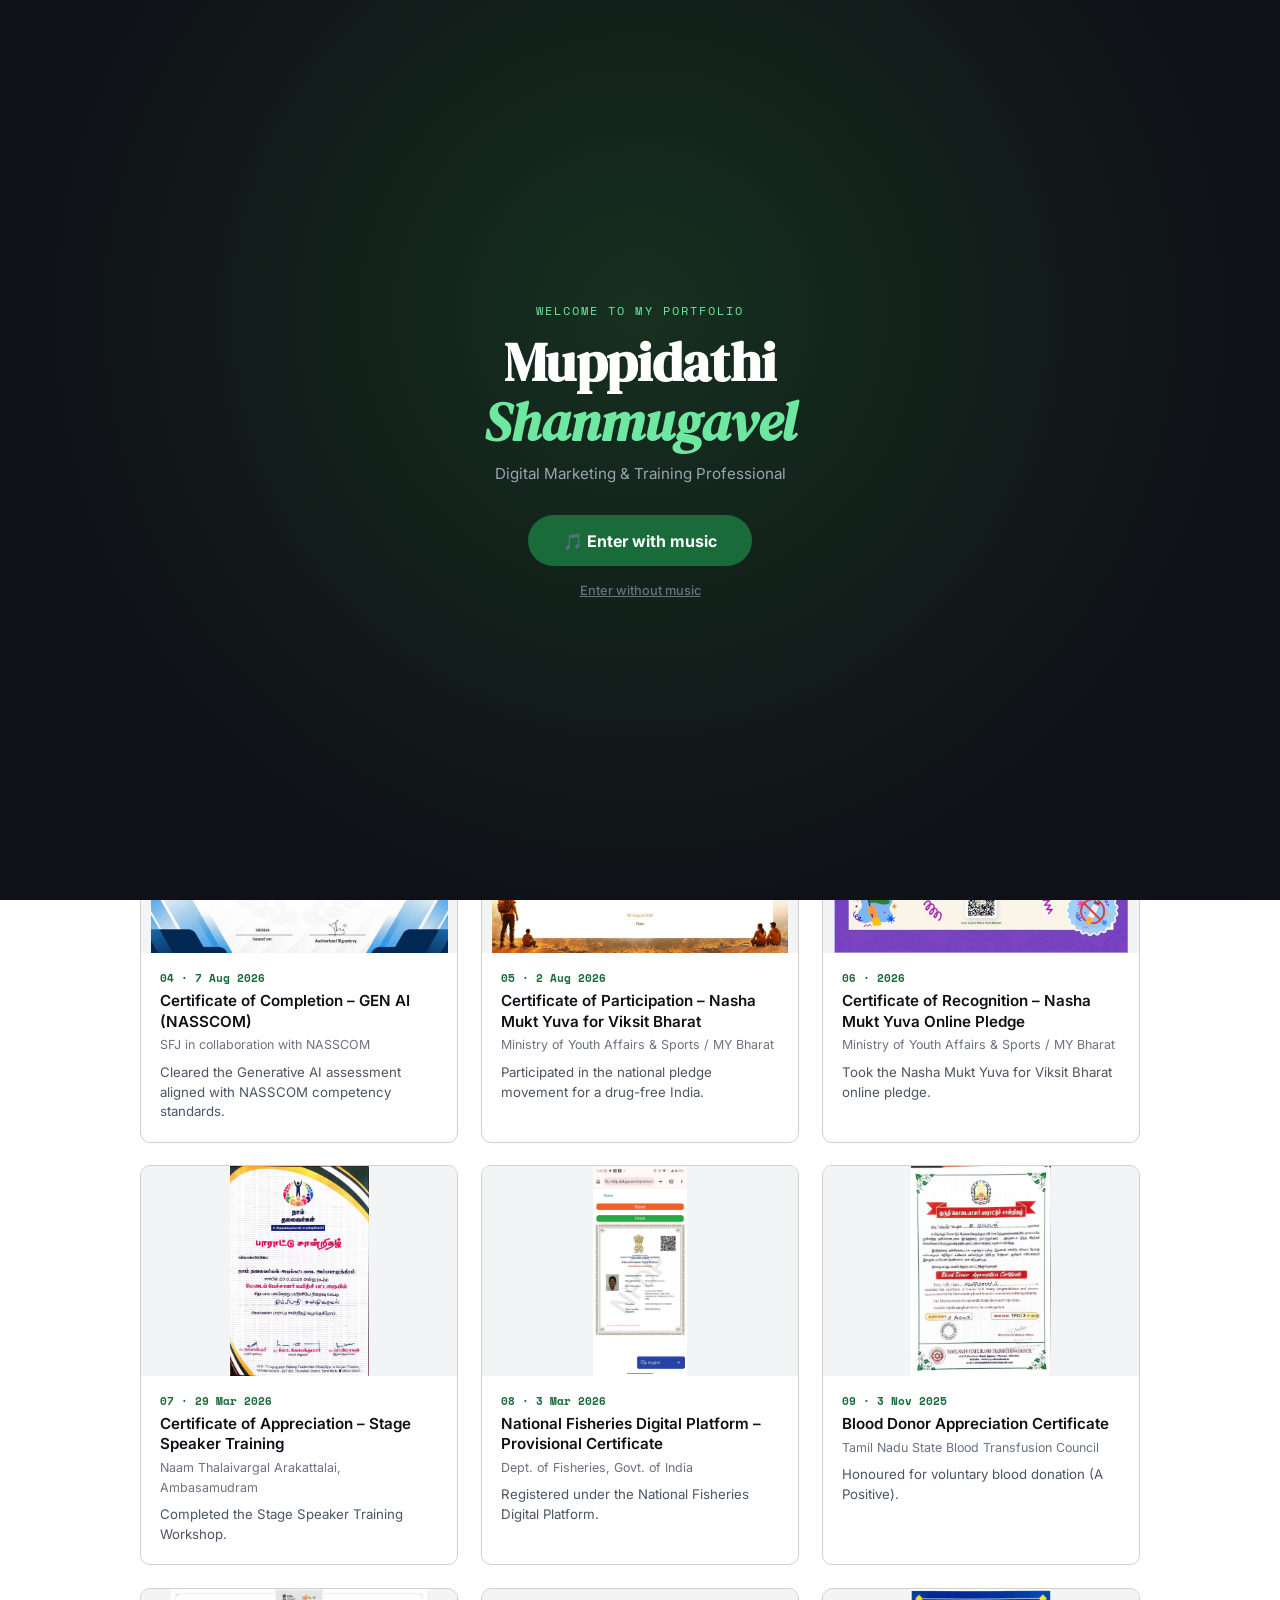
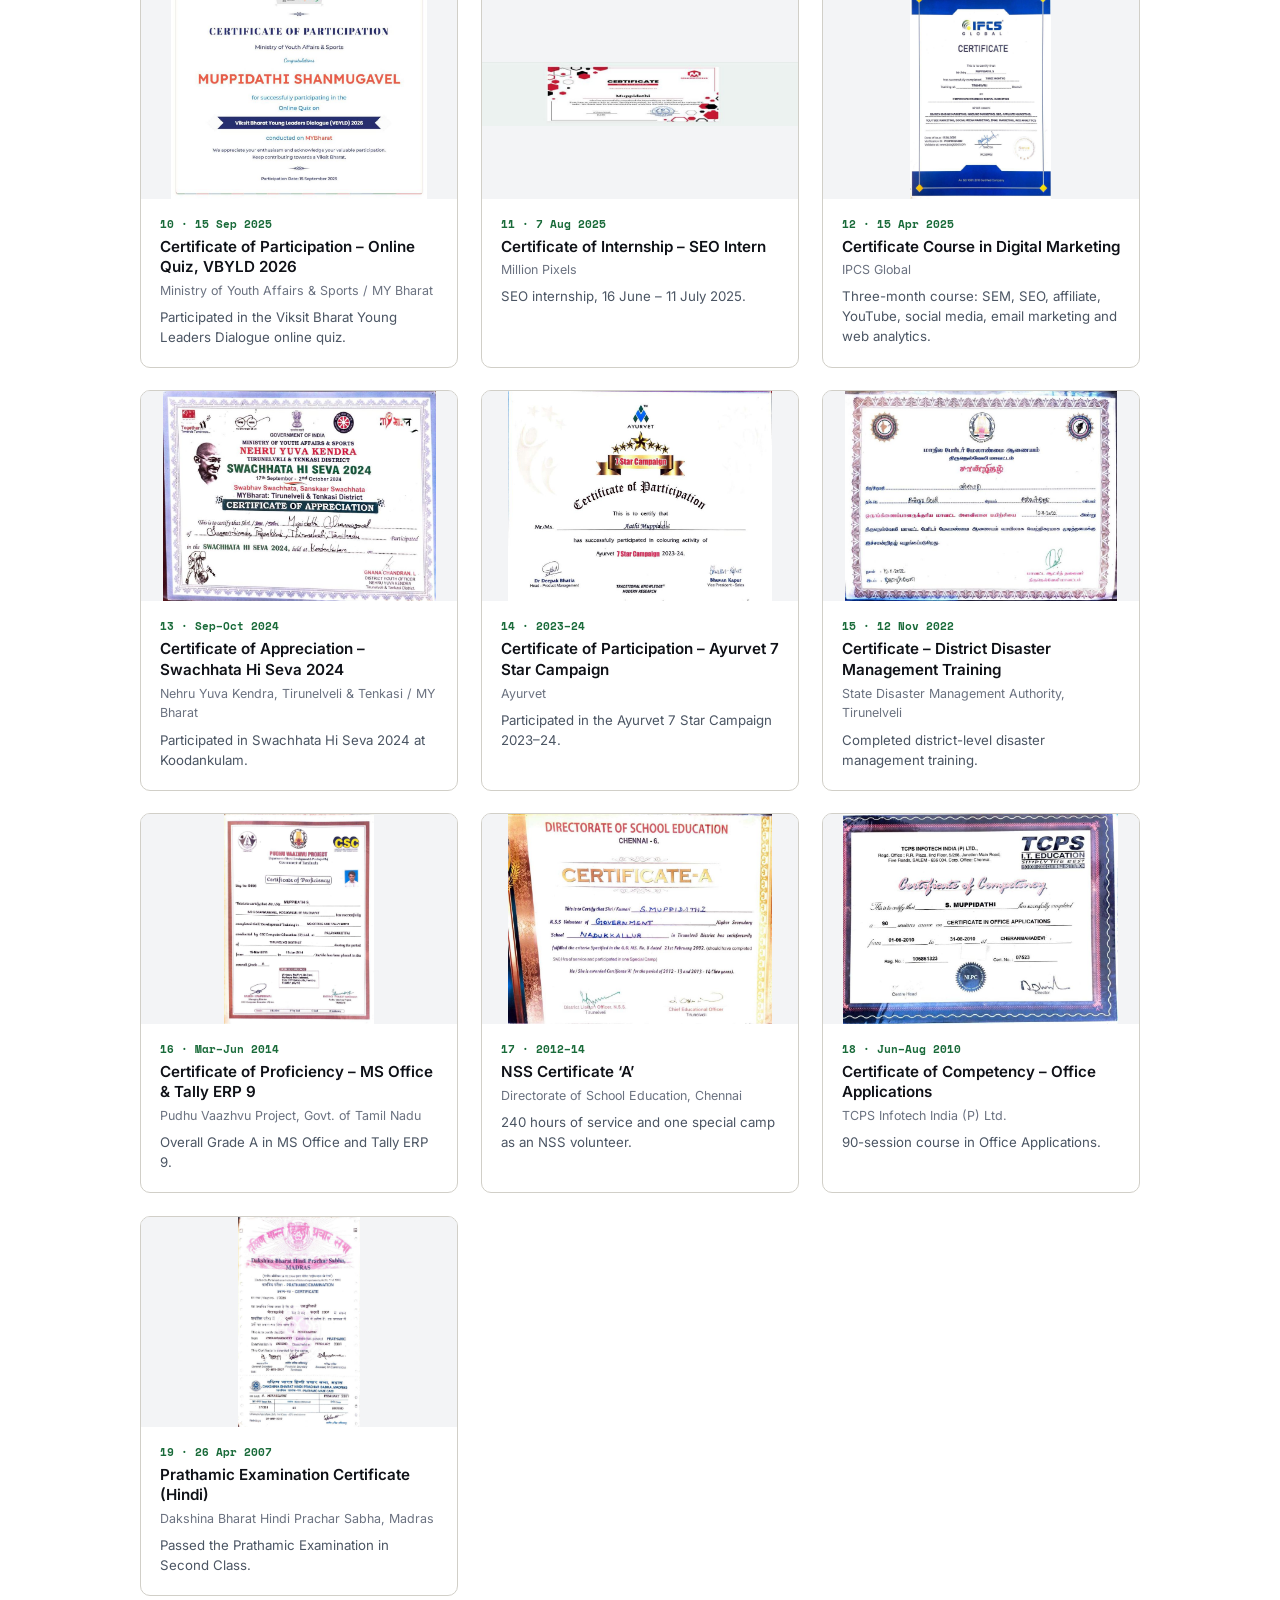
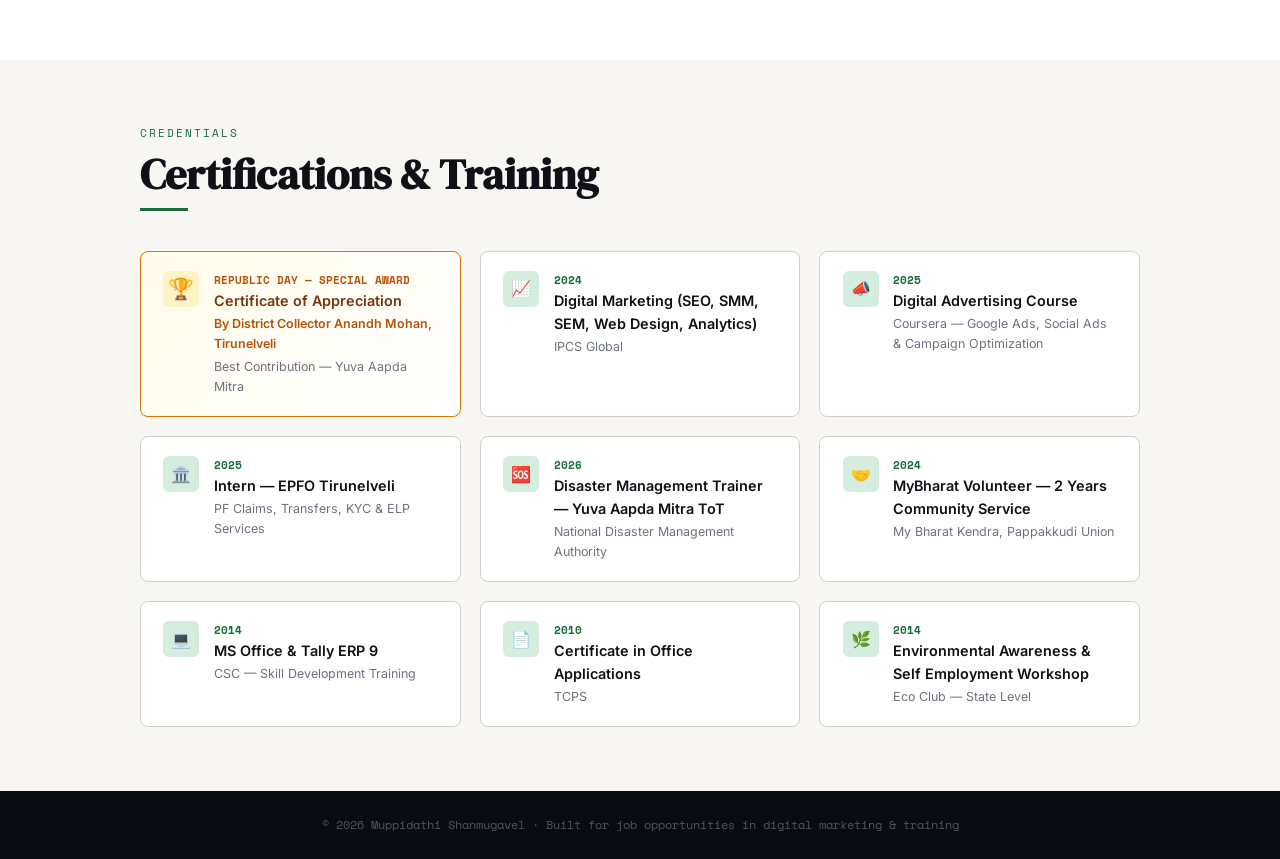
==== commit b717da81: "Add background music and music button" ====
--- a/certificates.html
+++ b/certificates.html
@@ -127,24 +127,34 @@
 if(t){im.src=t.getAttribute('data-full');lb.classList.add('open');}else if(lb.classList.contains('open')){lb.classList.remove('open');}});
 document.addEventListener('keydown',function(e){if(e.key==='Escape')lb.classList.remove('open');});})();
 </script>
+<div id="splash" role="dialog" aria-label="Welcome">
+  <div class="sp-eyebrow">Welcome to my portfolio</div>
+  <h1>Muppidathi<br><em>Shanmugavel</em></h1>
+  <p>Digital Marketing &amp; Training Professional</p>
+  <button class="sp-enter" id="spEnter" type="button">🎵 Enter with music</button>
+  <button class="sp-skip" id="spSkip" type="button">Enter without music</button>
+</div>
 <button id="musicBtn" class="music-btn off" type="button" aria-label="Play or pause background music"><span class="mb-ico">🔇</span><span class="mb-txt">Music off</span></button>
 <script>
 (function(){
-  var KEY='bgm_pref', TKEY='bgm_time';
+  var KEY='bgm_pref', TKEY='bgm_time', EKEY='bgm_entered';
   var a=new Audio('music.mp3'); a.loop=true; a.volume=0.22; a.preload='auto';
   var btn=document.getElementById('musicBtn'), ico=btn.querySelector('.mb-ico'), txt=btn.querySelector('.mb-txt');
+  var splash=document.getElementById('splash');
   function get(k,s){try{return (s?sessionStorage:localStorage).getItem(k);}catch(e){return null;}}
   function set(k,v,s){try{(s?sessionStorage:localStorage).setItem(k,v);}catch(e){}}
   function ui(on,wait){btn.classList.toggle('off',!on);btn.classList.toggle('wait',!!wait);
     ico.textContent=on?'🔊':'🔇'; txt.textContent=on?'Music on':(wait?'Tap to play':'Music off');}
-  var t=parseFloat(get(TKEY,true)); 
+  var t=parseFloat(get(TKEY,true));
   a.addEventListener('loadedmetadata',function(){ if(t>0 && t<a.duration){ try{a.currentTime=t;}catch(e){} } });
   a.addEventListener('timeupdate',function(){ set(TKEY,a.currentTime,true); });
   function start(){ return a.play().then(function(){ui(true);return true;}); }
-  function armFirstTouch(){
+  function closeSplash(){ splash.classList.remove('show'); set(EKEY,'1',true); }
+  // fallback: first real user gesture (events that count as activation)
+  function armFirstGesture(){
     ui(false,true);
-    var ev=['pointerdown','touchstart','keydown','click'];
-    function go(e){ if(e&&btn.contains(e.target)) return;
+    var ev=['pointerup','touchend','mousedown','keydown','click'];
+    function go(e){ if(e&&e.target&&btn.contains(e.target)) return;
       ev.forEach(function(n){document.removeEventListener(n,go,true);});
       if(get(KEY)!=='off'){ start().catch(function(){ui(false);}); } }
     ev.forEach(function(n){document.addEventListener(n,go,true);});
@@ -153,8 +163,15 @@
     if(a.paused){ set(KEY,'on'); start().catch(function(){ui(false);}); }
     else { a.pause(); set(KEY,'off'); ui(false); }
   });
-  if(get(KEY)==='off'){ ui(false); }
-  else { start().catch(armFirstTouch); }
+  document.getElementById('spEnter').addEventListener('click',function(){
+    set(KEY,'on'); start().catch(function(){ui(false);}); closeSplash(); });
+  document.getElementById('spSkip').addEventListener('click',function(){
+    set(KEY,'off'); ui(false); closeSplash(); });
+  if(get(KEY)==='off'){ ui(false); return; }
+  start().catch(function(){
+    if(get(EKEY,true)) armFirstGesture();      // already welcomed this visit: start on next tap
+    else { ui(false,true); splash.classList.add('show'); }   // first visit: welcome screen
+  });
 })();
 </script>
 </body>
--- a/styles.css
+++ b/styles.css
@@ -495,3 +495,14 @@
 .music-btn.off { background:#374151; }
 .music-btn.wait { animation:mbPulse 1.6s infinite; }
 @keyframes mbPulse { 0%,100%{box-shadow:0 0 0 0 rgba(26,107,58,.6)} 50%{box-shadow:0 0 0 10px rgba(26,107,58,0)} }
+
+/* ===== WELCOME SPLASH ===== */
+#splash { position:fixed; inset:0; z-index:300; background:radial-gradient(circle at 50% 35%,#16301f,#0f1117 70%); display:none; align-items:center; justify-content:center; flex-direction:column; text-align:center; padding:1.5rem; color:#fff; }
+#splash.show { display:flex; }
+#splash .sp-eyebrow { font-family:'Space Mono',monospace; font-size:.72rem; letter-spacing:.18em; text-transform:uppercase; color:#6ee7a0; margin-bottom:.8rem; }
+#splash h1 { font-family:'DM Serif Display',serif; font-size:clamp(2rem,7vw,3.4rem); line-height:1.1; margin-bottom:.6rem; }
+#splash h1 em { color:#6ee7a0; }
+#splash p { color:#9ca3af; font-size:.95rem; margin-bottom:1.8rem; }
+#splash .sp-enter { border:0; border-radius:40px; background:#1a6b3a; color:#fff; font:700 1rem 'Inter',sans-serif; padding:.95rem 2.2rem; cursor:pointer; animation:mbPulse 1.6s infinite; }
+#splash .sp-enter:hover { background:#145c30; }
+#splash .sp-skip { margin-top:1.1rem; background:none; border:0; color:#6b7280; font:500 .8rem 'Inter',sans-serif; cursor:pointer; text-decoration:underline; }
